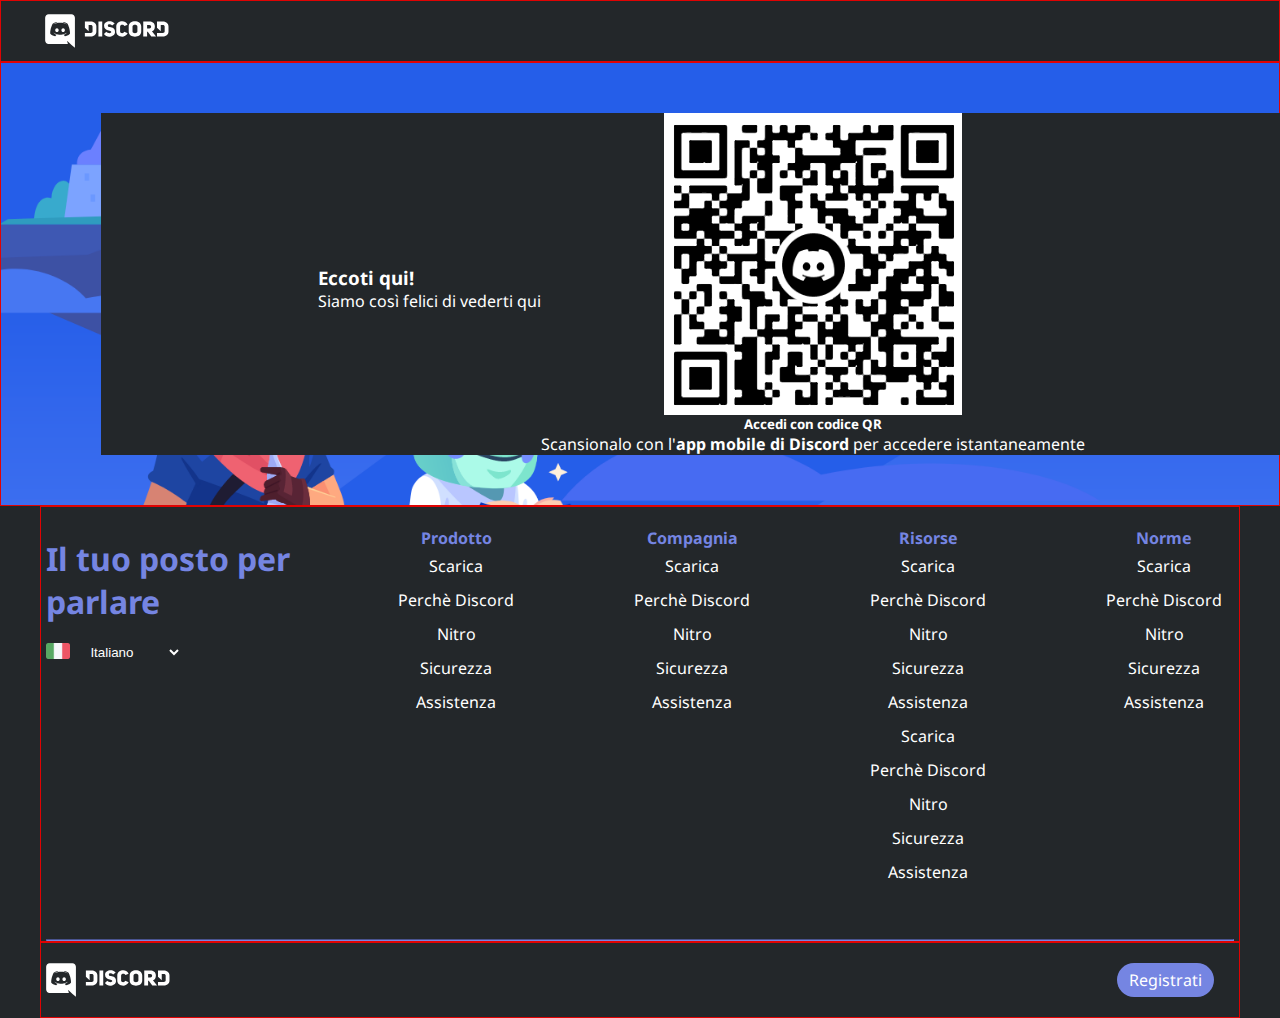
==== Login/login.html @ f93d66d3 "ended main page. Started Login page (unfinished)" ====
<!DOCTYPE html>
<html lang="en">
<head>
    <meta charset="UTF-8">
    <meta name="viewport" content="width=device-width, initial-scale=1.0">
    <link rel="preconnect" href="https://fonts.googleapis.com">
    <link rel="preconnect" href="https://fonts.gstatic.com" crossorigin>
    <link href="https://fonts.googleapis.com/css2?family=Noto+Sans&display=swap" rel="stylesheet">
    <link rel="stylesheet" href="https://cdnjs.cloudflare.com/ajax/libs/font-awesome/6.4.2/css/all.min.css" integrity="sha512-z3gLpd7yknf1YoNbCzqRKc4qyor8gaKU1qmn+CShxbuBusANI9QpRohGBreCFkKxLhei6S9CQXFEbbKuqLg0DA==" crossorigin="anonymous" referrerpolicy="no-referrer" />
    <link rel="stylesheet" href="../css/style.css">
    <title>Discord</title>
</head>
<body id="log-body">
    <header class="debug" id="log-header">
        <nav class="container d-flex">
           <img src="../img/logo.svg" alt="Logo-Discord" #logo>
        </nav>
    </header>

    <main class="debug" id="log-main">
        <div class="login-box d-flex f-center container bg-primary">
            <div>
                <h3>Eccoti qui!</h3>
                <p>Siamo così felici di vederti qui</p>
            </div>
            <div class="d-flex f-center qr-sction column">
                <img src="../img/qrcode2023-09-12 175512.png" alt="qrcode">
                <h5>Accedi con codice QR</h5>
                <p>Scansionalo con l'<strong>app mobile di Discord</strong> per accedere istantaneamente</p>
            </div>
            
         </div>
    </main>

    <footer>
        <div class="debug footer-top d-flex  container">
            <div class="d-flex column" id="ft-1div">
                <h3 class="footer-subtitle column">
                    Il tuo posto per <br>parlare
                </h3>
                <div class="d-flex" id="languages-box">
                    <img src="../img/ita.png" alt="img-ita" id="languages-img">
                    <select name="language" id="languages"><option value="Italiano">Italiano</option><option value="Inglese">Inglese</option><option value="Francese">Francese</option><option value="Spagnolo">Spagnolo</option></select>
                </div>
                <div class="icones d-flex">
                    <a href=""><i class="fa-brands fa-twitter" style="color: #ffffff;"></i></a>
                    <a href=""><i class="fa-brands fa-instagram" style="color: #ffffff;"></i></a>
                    <a href=""><i class="fa-brands fa-square-facebook" style="color: #ffffff;"></i></a>
                    <a href=""><i class="fa-brands fa-youtube" style="color: #ffffff;"></i></a>
                </div>
            </div>

            <div class="d-flex">
                <ul class="d-flex list-footer">
                    <li class="list-title"><strong>Prodotto</strong></li>
                    <li><a href="">Scarica</a></li>
                    <li><a href="">Perchè Discord</a></li>
                    <li><a href="">Nitro</a></li>
                    <li><a href="">Sicurezza</a></li>
                    <li><a href="">Assistenza</a></li>
                </ul>
            </div>
            <div class="d-flex">
                <ul class="d-flex list-footer">
                    <li class="list-title"><strong>Compagnia</strong></li>
                    <li><a href="">Scarica</a></li>
                    <li><a href="">Perchè Discord</a></li>
                    <li><a href="">Nitro</a></li>
                    <li><a href="">Sicurezza</a></li>
                    <li><a href="">Assistenza</a></li>
                </ul>
            </div><div class="d-flex">
                <ul class="d-flex list-footer">
                    <li class="list-title"><strong>Risorse</strong></li>
                    <li><a href="">Scarica</a></li>
                    <li><a href="">Perchè Discord</a></li>
                    <li><a href="">Nitro</a></li>
                    <li><a href="">Sicurezza</a></li>
                    <li><a href="">Assistenza</a></li>
                    <li><a href="">Scarica</a></li>
                    <li><a href="">Perchè Discord</a></li>
                    <li><a href="">Nitro</a></li>
                    <li><a href="">Sicurezza</a></li>
                    <li><a href="">Assistenza</a></li>
                </ul>
            </div><div class="d-flex">
                <ul class="d-flex list-footer">
                    <li class="list-title"><strong>Norme</strong></li>
                    <li><a href="">Scarica</a></li>
                    <li><a href="">Perchè Discord</a></li>
                    <li><a href="">Nitro</a></li>
                    <li><a href="">Sicurezza</a></li>
                    <li><a href="">Assistenza</a></li>
                </ul>
            </div>
            <hr>


        </div>
        <div class="debug container d-flex">
            <img src="../img/logo.svg" alt="logo-2">
            <a href="" class="button bg-purple">
                Registrati
            </a>
        </div>
    </footer>
</body>
</html>
---- css/style.css ----
*{
    margin: 0;
    padding: 0;
    box-sizing: border-box;
}
:root {
	--color-accessory: #7585e2;
	--color-secondary: #ffffff;
	--color-header-bg: #2a5ee8;
	--color-primary: #23272a;
	--color-grey-bg: #f6f6f6;
}
body{
    background-color: var(--color-secondary);
    font-family: 'Noto Sans', sans-serif;
}
.debug{
    border: 1px solid rgb(224, 3, 3);
}


ul{
    list-style: none;
}
a{
    color: var(--color-secondary);
    display: block;
    padding: 6px 12px;
    text-decoration: none;
    font-weight: 600px;
}
a:hover{
    text-decoration: underline;
}
.button{
    margin: 20px;
    background-color: var(--color-secondary);
    border-radius: 25px;
    color: black; 
    /* padding: 10px 20px;   */
    
}
a.button:hover{
    text-decoration: none;
    box-shadow: 0.3px 0.3px 5px 0.5px black;
}
.bg-primary{
    background-color: var(--color-primary);
    color: var(--color-secondary);
}

.bg-purple{
    background-color: var(--color-accessory);
    color: var(--color-secondary);
    max-width: 200px;
    text-align: center;
}

/* flex */
.d-flex{
    display: flex;
    flex-flow: row wrap;
    justify-content: space-between;
    align-items: center;
    align-content: center;
}
.f-center{
    justify-content: center;
}
#hero .container{
    min-height: 500px;
}


/* header */
header{
    background-color: var(--color-header-bg);
    color: white;
}
#hero{
    background-image: url('../img/jumbo.png');
    background-size: cover;
    background-repeat: no-repeat;
    min-height: 500px;
}
.hero p{
    line-height: 1.8em;
}
.hero-content{
    max-width: 800px;
    text-align: center;
}
h1{
    padding: 20px;
    font-size: 3em;
}
/* nav{
    margin-top: 30px;
} */

/* main */
main section{
    padding: 60px 0;
}
.even{
    background-color: var(--color-grey-bg);
}
.text-main{
    text-align:left;
    max-width: 350px;
}
h2{
    font-size: 2.2em;
    margin-bottom: 20px;
}
.image{
    max-width: calc(100% / 2); 
    min-width: 400px;
    margin-bottom: 30px;
}
.container{
    max-width: 1200px;
    margin: 0 auto;
    padding: 0 5px;
}
#box-reverse{
    flex-direction: row-reverse;
}
.col-rev{
    flex-direction: column-reverse;
}
.column{
    flex-direction: column;
    justify-content:flex-start;
}
.big-text{
    text-align: center;
    padding-bottom: 50px;
    max-width: 80%;
}
.wave-img{
    display: block;
    width: 100%;
    opacity: 0.04;
}
.reverse-wv{
    transform: rotate(180deg);
}
.starred h4{
    background-image: url('../img/stars.svg');
    background-repeat: no-repeat;
    margin: 0 auto;
    background-size: contain;
    background-position: top center;
    padding-top: 40px;
    text-align: center;
    font-size: 1.5em;
}
/* footer */
footer{
    background-color: var(--color-primary);
    color: white;
}
.footer-top{
    justify-content: space-between;
    padding-top: 20px;
    align-items: flex-start
}
.footer-subtitle{
    color: var(--color-accessory);
    font-size: 2em;
}
.list-footer{
    flex-direction: column;
    margin-bottom: 20px;
}
.list-title{
    color: var(--color-accessory);
}
h3{
    margin-top: 10px;
}
#languages-box{
    /* max-height: 10px; */
    padding: 20px 0;
    flex-direction: row;
    justify-content: flex-start;
    width: 100%;
    align-items: flex-start;
    margin-bottom: 30px;
    margin-bottom: 0;
}
#languages-img{
    width: 10%;
    margin-right: 10px;
}
#languages{
    margin-left: 5px;
    width: 40%;
    color: var(--color-secondary);
    background-color: var(--color-primary);
    border-color: transparent;
}
.icones{
    width: 100%;
    justify-content: flex-start;
}
.icones > i{
    margin-right: 30px;
    
}
option{
    color: var(--color-secondary);
    background-color: var(--color-primary);
    font-size: 0.8em;
}
hr{
    color: var(--color-accessory);
    width: 100%;
    flex-wrap: nowrap;
    margin-top: 30px;
    border-color: var(--color-accessory);
}

/* LOGIN PAGE */
/* LOGIN PAGE */
/* LOGIN PAGE */

#log-header{
    padding-bottom: 1%;
    padding-top: 1%;
    background-color: var(--color-primary);
}
#log-body{
    background-color: var(--color-accessory);
    background-image: url('../img/jumbo.png');
    background-repeat: no-repeat;
    background-size: cover;
}
.login-box{
    margin: 100px;
    padding: 30px 20px;
    width: 100%;
    padding: 0;
    margin-top: 50px;
    margin-bottom: 50px;
    justify-content: center;
}
.qr-sction{
    justify-content: flex-end;
    align-content: center;
}
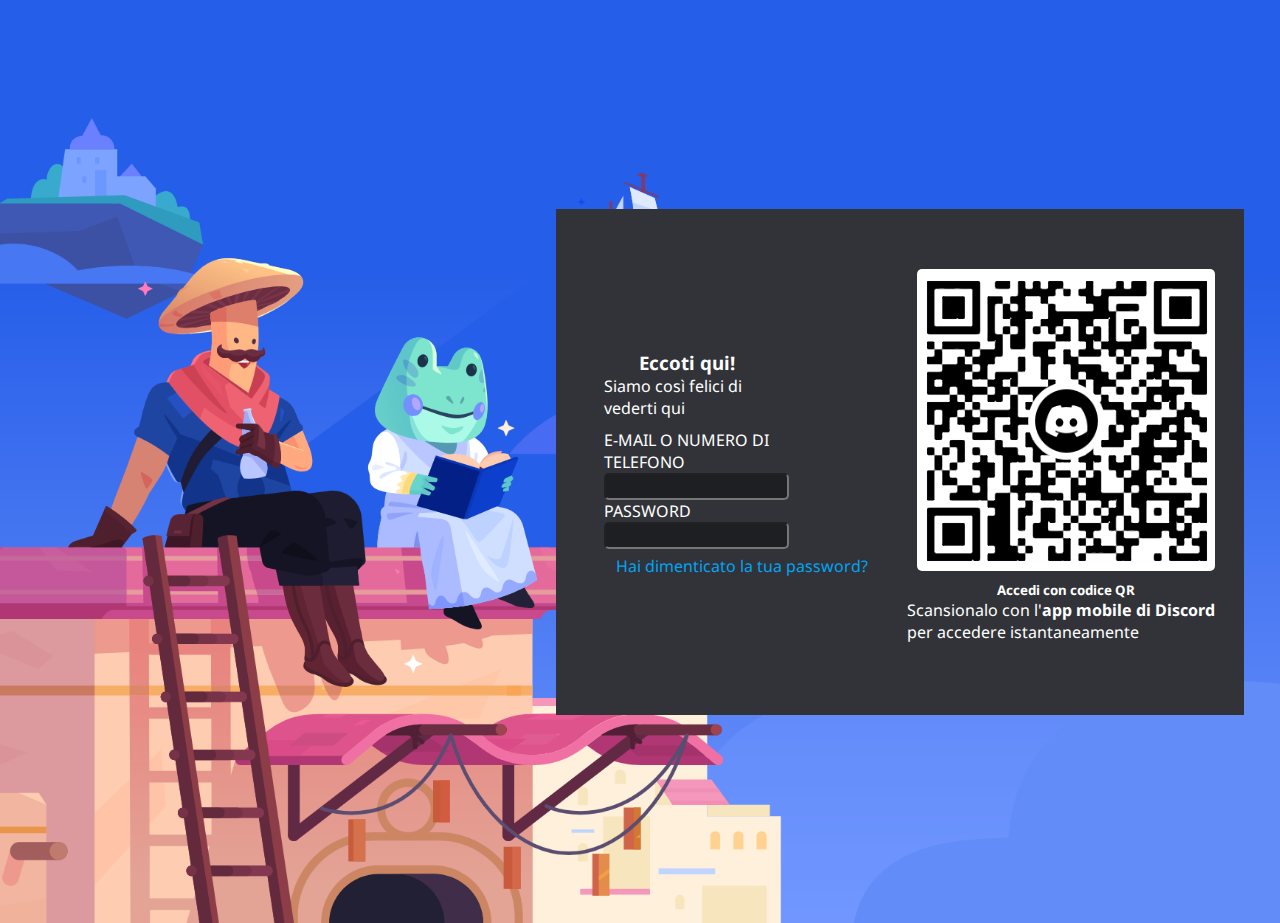
==== commit 996d100d: "second page login" ====
--- a/Login/login.html
+++ b/Login/login.html
@@ -10,21 +10,35 @@
     <link rel="stylesheet" href="../css/style.css">
     <title>Discord</title>
 </head>
-<body id="log-body">
-    <header class="debug" id="log-header">
+<body id="log-body" class="d-flex f-center">
+    <!-- <header class="debug" id="log-header">
         <nav class="container d-flex">
            <img src="../img/logo.svg" alt="Logo-Discord" #logo>
         </nav>
-    </header>
+    </header> -->
 
     <main class="debug" id="log-main">
-        <div class="login-box d-flex f-center container bg-primary">
+        <div class="login-box d-flex container bg-primary">
             <div>
-                <h3>Eccoti qui!</h3>
-                <p>Siamo così felici di vederti qui</p>
+                <div class="big-left">
+                    <div class="d-flex column">
+                        <h3>Eccoti qui!</h3>
+                        <p>Siamo così felici di vederti qui</p>
+                    </div>
+                    <div id="inp-section">
+                        <p>E-MAIL O NUMERO DI TELEFONO</p>
+                        <input type="email" name="email-phone" class="inp-text">
+                    </div>
+                </div>
+                <div>
+                    <p>PASSWORD</p>
+                    <input type="password" name="password" class="inp-text">
+                    <a href="" id="forgot-pwd">Hai dimenticato la tua password?</a>
+                </div>
             </div>
-            <div class="d-flex f-center qr-sction column">
-                <img src="../img/qrcode2023-09-12 175512.png" alt="qrcode">
+
+            <div class="d-flex qr-section column little-right">
+                <img src="../img/qrcode2023-09-12 175512.png" alt="qrcode" id="img-qr">
                 <h5>Accedi con codice QR</h5>
                 <p>Scansionalo con l'<strong>app mobile di Discord</strong> per accedere istantaneamente</p>
             </div>
@@ -32,7 +46,7 @@
          </div>
     </main>
 
-    <footer>
+    <!-- <footer>
         <div class="debug footer-top d-flex  container">
             <div class="d-flex column" id="ft-1div">
                 <h3 class="footer-subtitle column">
@@ -103,6 +117,6 @@
                 Registrati
             </a>
         </div>
-    </footer>
+    </footer> -->
 </body>
 </html>--- a/css/style.css
+++ b/css/style.css
@@ -14,9 +14,9 @@
     background-color: var(--color-secondary);
     font-family: 'Noto Sans', sans-serif;
 }
-.debug{
+/* .debug{
     border: 1px solid rgb(224, 3, 3);
-}
+} */
 
 
 ul{
@@ -36,9 +36,9 @@
     margin: 20px;
     background-color: var(--color-secondary);
     border-radius: 25px;
-    color: black; 
+    color: black;
     /* padding: 10px 20px;   */
-    
+
 }
 a.button:hover{
     text-decoration: none;
@@ -114,7 +114,7 @@
     margin-bottom: 20px;
 }
 .image{
-    max-width: calc(100% / 2); 
+    max-width: calc(100% / 2);
     min-width: 400px;
     margin-bottom: 30px;
 }
@@ -207,7 +207,7 @@
 }
 .icones > i{
     margin-right: 30px;
-    
+
 }
 option{
     color: var(--color-secondary);
@@ -226,28 +226,56 @@
 /* LOGIN PAGE */
 /* LOGIN PAGE */
 
-#log-header{
+/* #log-header{
     padding-bottom: 1%;
     padding-top: 1%;
     background-color: var(--color-primary);
-}
+} */
 #log-body{
     background-color: var(--color-accessory);
     background-image: url('../img/jumbo.png');
     background-repeat: no-repeat;
     background-size: cover;
+    width: 1800px;
+    height: 923PX;
+    /* min-width: 100%; */
+}
+.log-main{
+    width: 1800px;
 }
 .login-box{
-    margin: 100px;
-    padding: 30px 20px;
-    width: 100%;
-    padding: 0;
-    margin-top: 50px;
-    margin-bottom: 50px;
-    justify-content: center;
-}
-.qr-sction{
+    padding: 50px 20px;
+    margin-top: 20%;
+    margin-bottom: 20%;
+    max-width: 80%;
+    justify-content: space-around;
+    background-color: #313338;
+}
+.big-left{
+    width: 60%;
+}
+.little-right{
+    width: 40%;
+    justify-content: right;
+}
+.qr-section{
     justify-content: flex-end;
     align-content: center;
 }
-
+#img-qr{
+    display: block;
+    margin: 10px;
+    border-radius: 5px;
+}
+#inp-section{
+    margin-top: 10px;
+}
+.inp-text{
+    background-color: #1E1F22;
+    padding: 4px 2px;
+    border-radius: 5px;
+    color: var(--color-secondary);
+}
+#forgot-pwd{
+    color: #02A3F3;
+}
